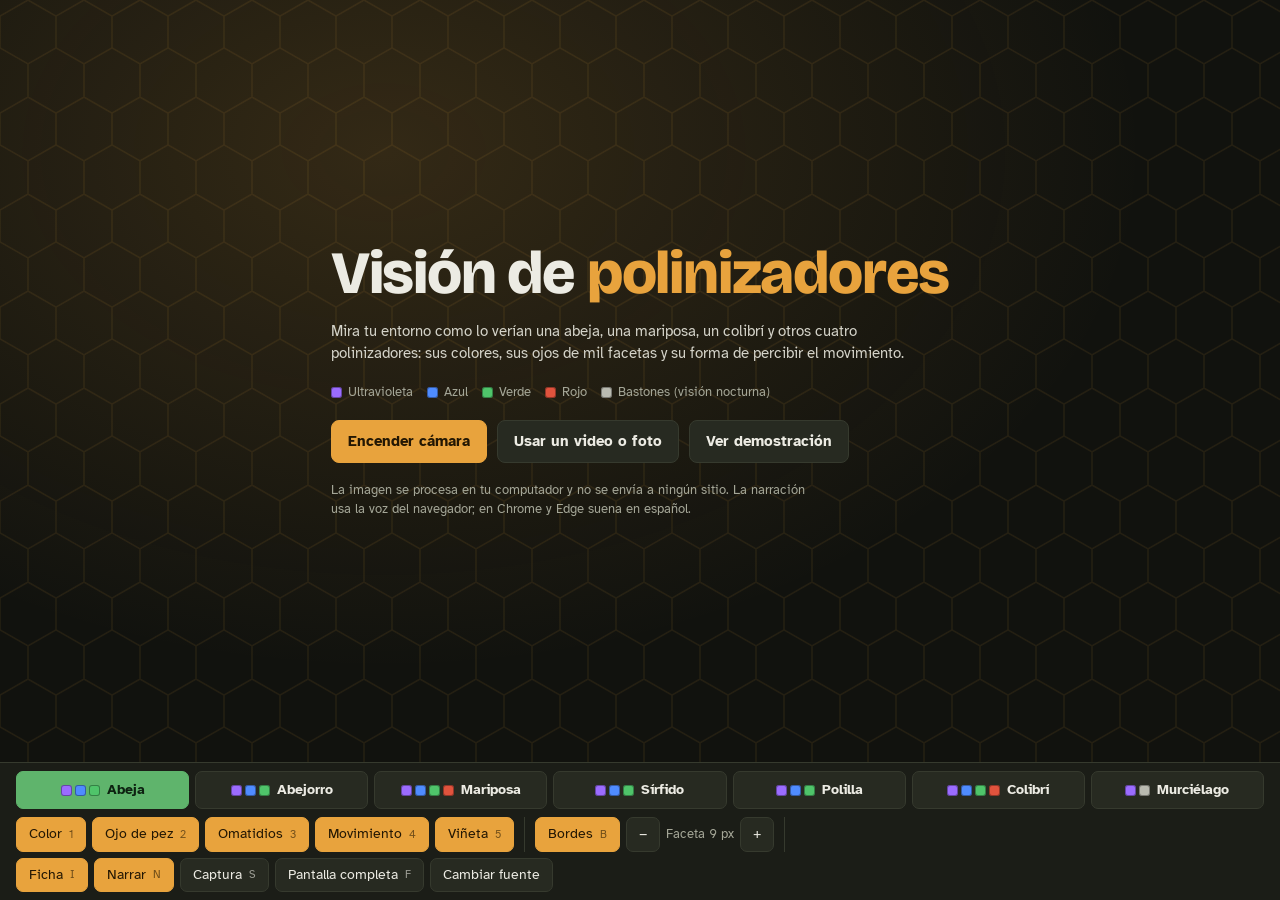
==== index.html @ e3474a49 "Visión de polinizadores: versión Python y versión web Co-Authored-By: Claude Opus 5.5 <noreply@anthr" ====
<!doctype html>
<html lang="es">
<head>
<meta charset="utf-8">
<title>Visión de Polinizadores</title>
<meta http-equiv="refresh" content="0; url=web/">
</head>
<body>
<p><a href="web/">Abrir Visión de Polinizadores</a></p>
</body>
</html>
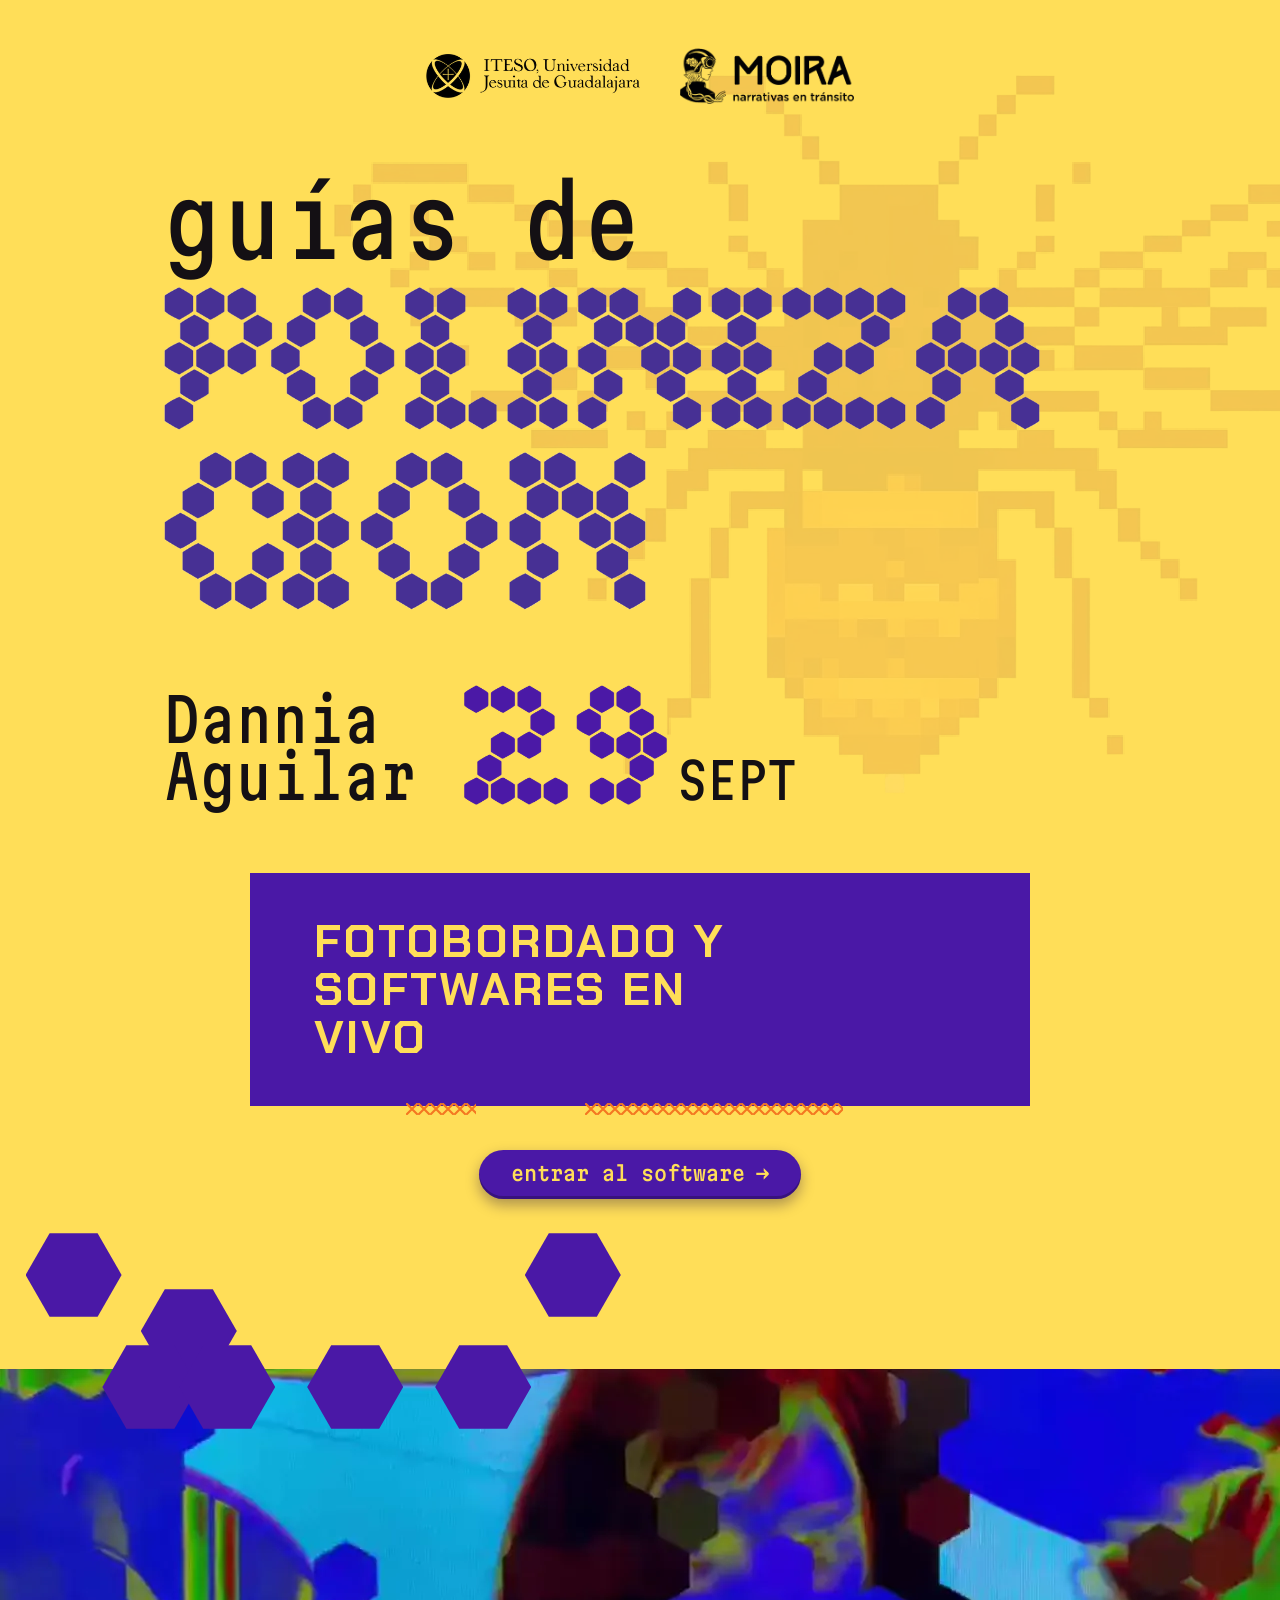
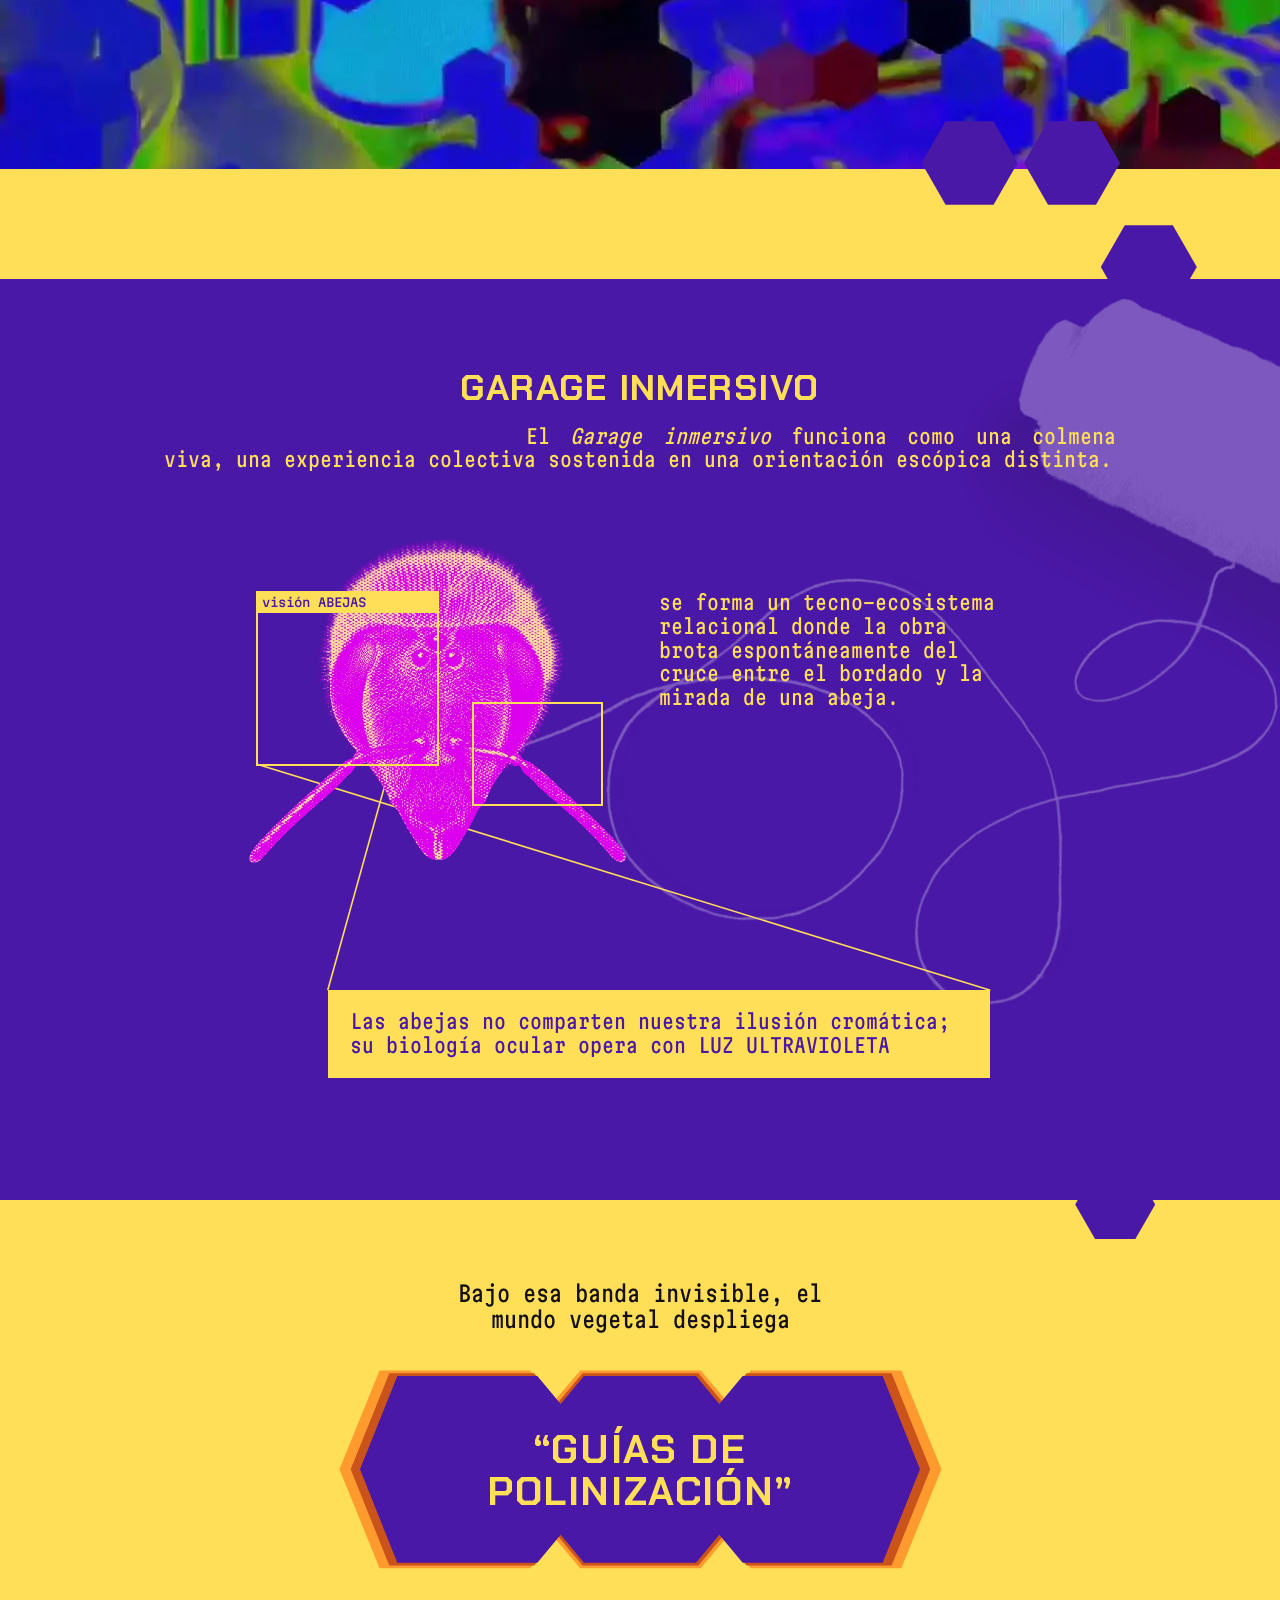
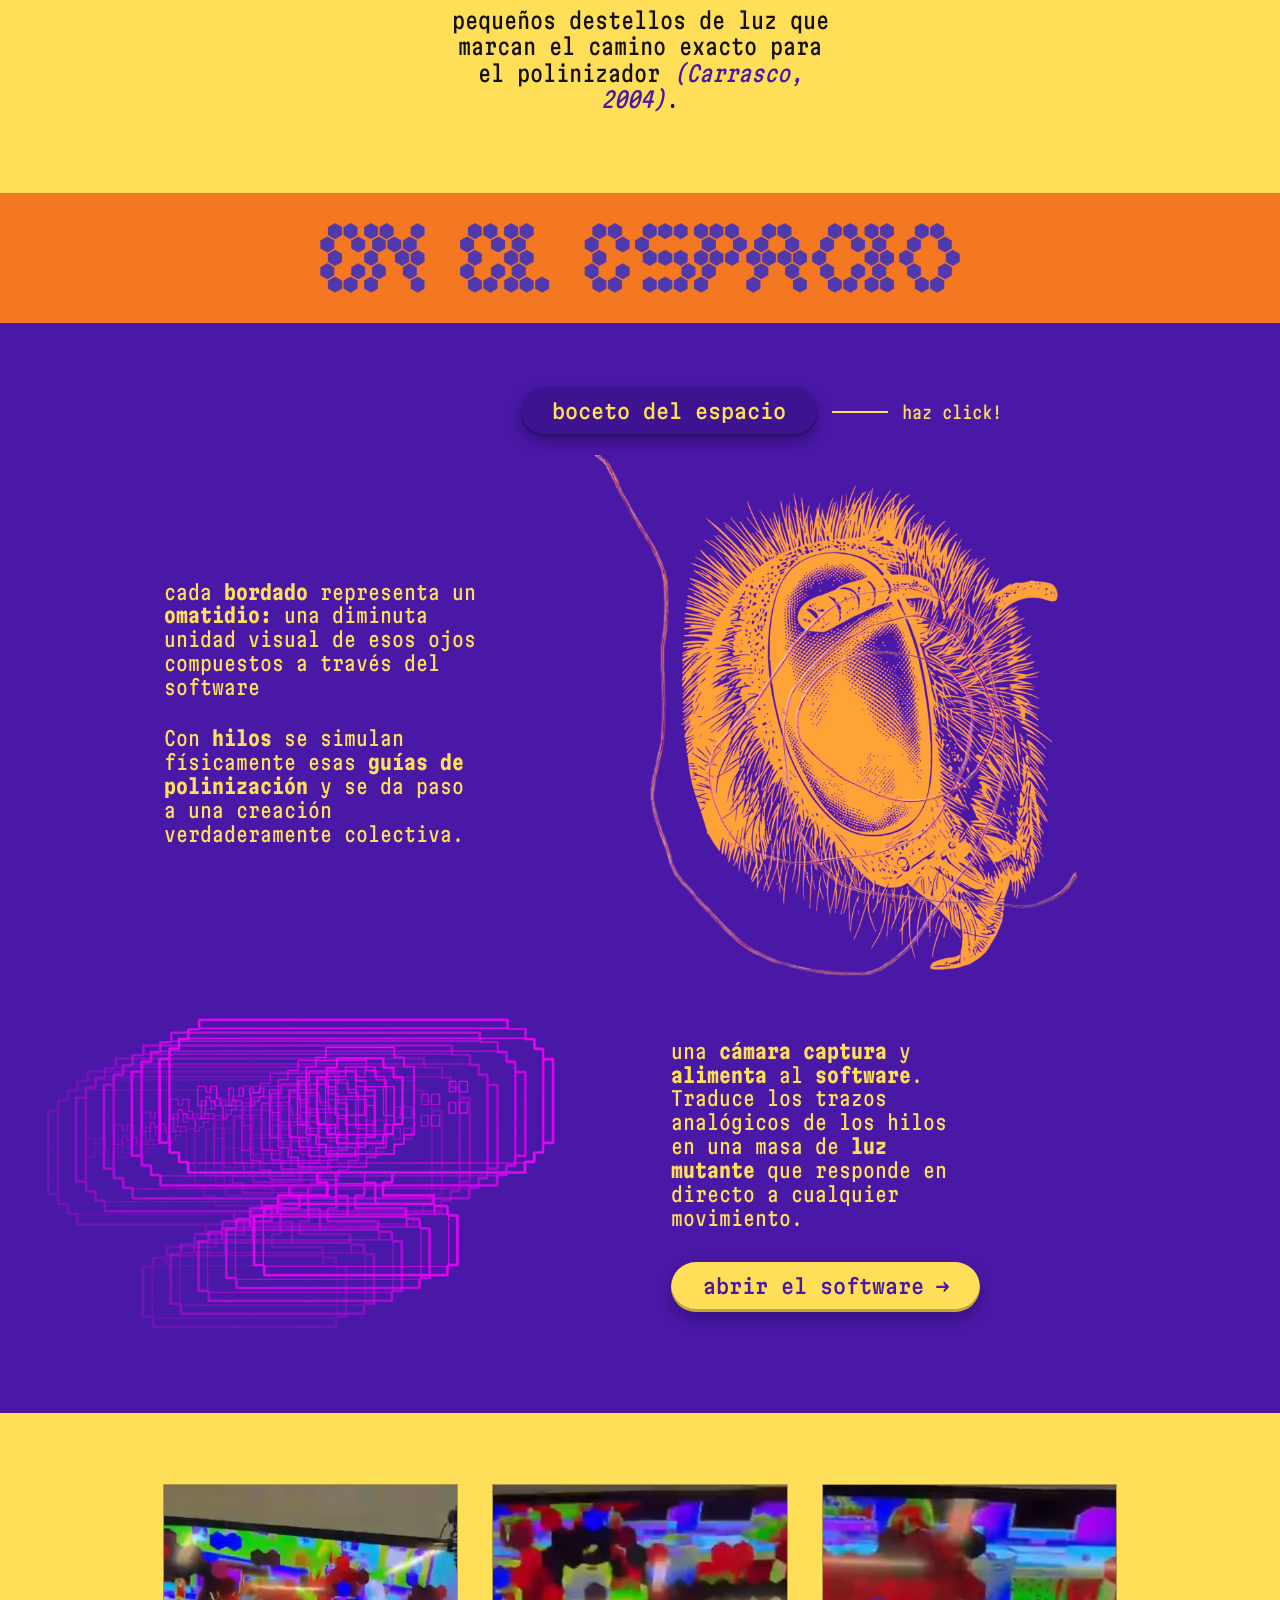
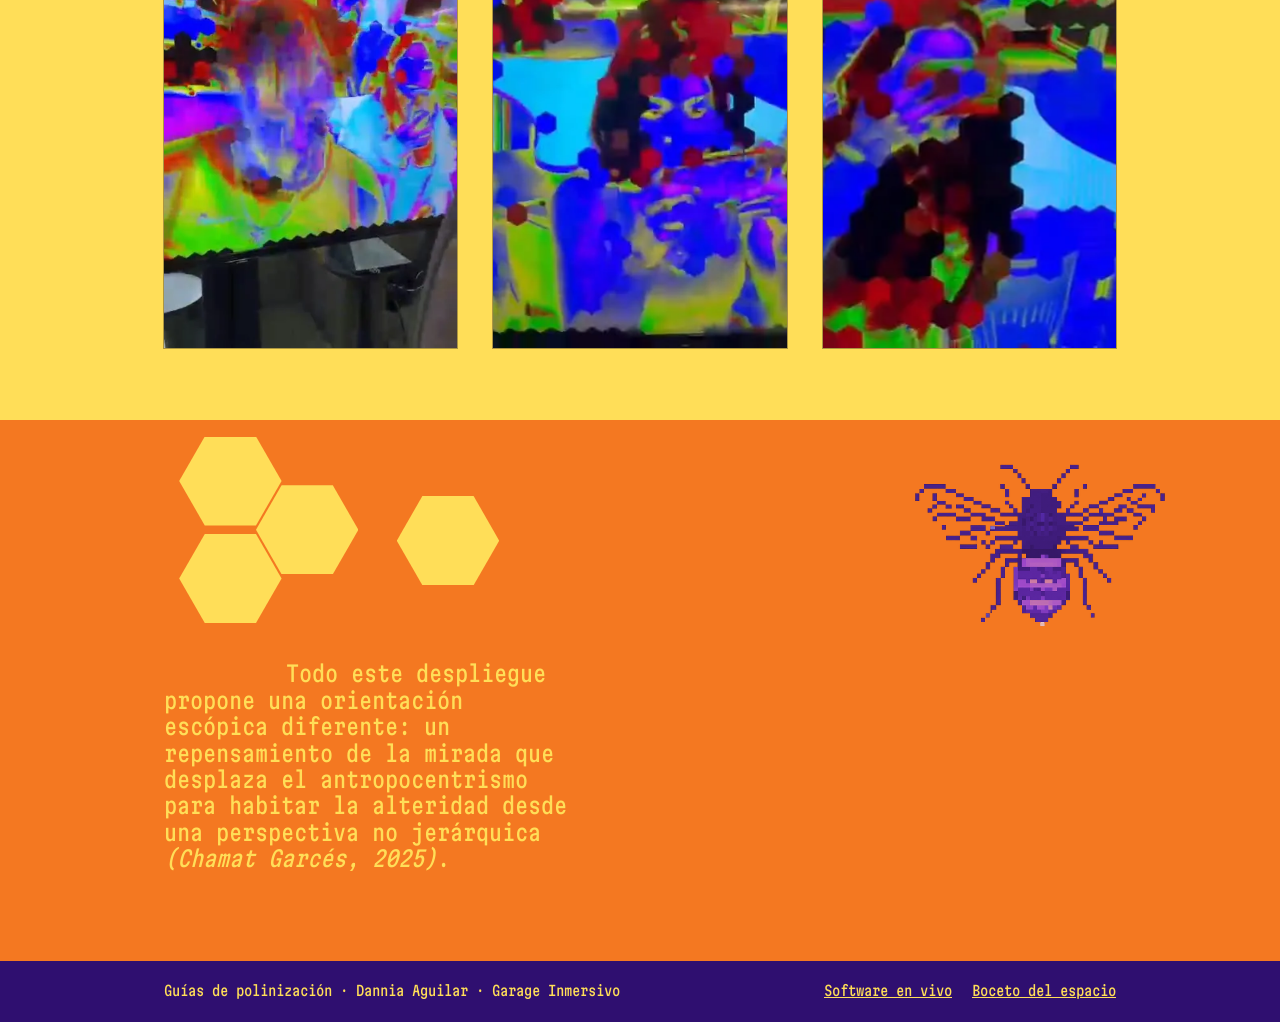
==== commit 2e747c38: "Página "Guías de polinización" según el diseño de Dannia Aguilar y app con su identidad visual Co-Au" ====
--- a/index.html
+++ b/index.html
@@ -2,10 +2,184 @@
 <html lang="es">
 <head>
 <meta charset="utf-8">
-<title>Visión de Polinizadores</title>
-<meta http-equiv="refresh" content="0; url=web/">
+<meta name="viewport" content="width=device-width, initial-scale=1, viewport-fit=cover">
+<title>Guías de Polinización</title>
+<meta name="description" content="Fotobordado y softwares en vivo · Dannia Aguilar · Garage Inmersivo, 29 de septiembre.">
+<link rel="preconnect" href="https://fonts.googleapis.com">
+<link rel="preconnect" href="https://fonts.gstatic.com" crossorigin>
+<link rel="stylesheet" href="https://fonts.googleapis.com/css2?family=Chakra+Petch:wght@600;700&family=Martian+Mono:wdth,wght@75..112,300..700&display=swap">
+<link rel="stylesheet" href="assets/estilo.css">
 </head>
 <body>
-<p><a href="web/">Abrir Visión de Polinizadores</a></p>
+
+<!-- ============================================================ portada -->
+<header class="hero">
+  <img class="hero-bee" src="assets/abeja-pixel-roja.webp" alt="" aria-hidden="true">
+  <div class="wrap hero-inner">
+    <div class="logos">
+      <img src="assets/logo-iteso.png" alt="ITESO, Universidad Jesuita de Guadalajara">
+      <img src="assets/logo-moira.png" alt="MOIRA, narrativas en tránsito">
+    </div>
+
+    <h1 class="title">
+      <span class="title-small">guías de</span>
+      <img class="title-hex" src="assets/titulo-poliniza.png" alt="poliniza">
+      <img class="title-hex title-hex-2" src="assets/titulo-cion.png" alt="ción">
+    </h1>
+
+    <div class="byline">
+      <p class="author">Dannia<br>Aguilar</p>
+      <p class="date"><img src="assets/fecha-29.png" alt="29"><span>SEPT</span></p>
+    </div>
+
+    <div class="tagline">
+      <p>Fotobordado y softwares en vivo</p>
+      <span class="stitch stitch-a" aria-hidden="true"></span>
+      <span class="stitch stitch-b" aria-hidden="true"></span>
+    </div>
+
+    <a class="pill pill-hero" href="web/">entrar al software <span aria-hidden="true">→</span></a>
+  </div>
+
+  <div class="band" aria-hidden="true">
+    <i class="hex" style="--x:2%;  --y:-34%; --s:7.5%"></i>
+    <i class="hex" style="--x:11%; --y:-20%; --s:7.5%"></i>
+    <i class="hex" style="--x:8%;  --y:-6%;  --s:7.5%"></i>
+    <i class="hex" style="--x:14%; --y:-6%;  --s:7.5%"></i>
+    <i class="hex" style="--x:24%; --y:-6%;  --s:7.5%"></i>
+    <i class="hex" style="--x:34%; --y:-6%;  --s:7.5%"></i>
+    <i class="hex" style="--x:41%; --y:-34%; --s:7.5%"></i>
+    <i class="hex" style="--x:72%; --y:88%;  --s:7.5%"></i>
+    <i class="hex" style="--x:80%; --y:88%;  --s:7.5%"></i>
+    <i class="hex" style="--x:86%; --y:114%; --s:7.5%"></i>
+    <img src="assets/banda-video.webp" alt="">
+  </div>
+</header>
+
+<main>
+<!-- ============================================================ garage inmersivo -->
+<section class="garage">
+  <img class="garage-thread" src="assets/hilo-amarillo.webp" alt="" aria-hidden="true">
+  <div class="wrap">
+    <h2 class="caps">Garage inmersivo</h2>
+    <p class="lead">El <em>Garage inmersivo</em> funciona como una colmena viva, una experiencia colectiva
+      sostenida en una orientación escópica distinta.</p>
+
+    <div class="figure">
+      <svg class="figure-lines" viewBox="0 0 100 100" preserveAspectRatio="none" aria-hidden="true">
+        <line x1="9.7"  y1="41.3" x2="86.8" y2="80.9" />
+        <line x1="28.9" y1="10.9" x2="17.2" y2="80.9" />
+        <line x1="28.9" y1="41.3" x2="32.3" y2="48.1" />
+        <line x1="28.9" y1="10.9" x2="32.3" y2="30.2" />
+      </svg>
+      <div class="lens">
+        <img src="assets/abeja-magenta.webp" alt="Ilustración de la cabeza de una abeja, de frente, en magenta">
+        <span class="zoom zoom-a"><b>visión ABEJAS</b></span>
+        <span class="zoom zoom-b"></span>
+      </div>
+      <p class="figure-side">se forma un tecno-ecosistema relacional donde la obra brota espontáneamente
+        del cruce entre el bordado y la mirada de una abeja.</p>
+      <p class="callout">Las abejas no comparten nuestra ilusión cromática; su biología ocular opera con
+        LUZ ULTRAVIOLETA</p>
+    </div>
+  </div>
+</section>
+
+<!-- ============================================================ guías de polinización -->
+<section class="guias">
+  <i class="hex hex-guias" aria-hidden="true"></i>
+  <div class="wrap narrow center">
+    <p>Bajo esa banda invisible, el mundo vegetal despliega</p>
+    <div class="badge">
+      <svg viewBox="0 0 600 200" preserveAspectRatio="none" aria-hidden="true">
+        <path class="b1" d="M40 0H190L215 30L240 0H360L385 30L410 0H560L600 100L560 200H410L385 170L360 200H240L215 170L190 200H40L0 100Z" transform="translate(-22 -6) scale(1.075 1.06)"/>
+        <path class="b2" d="M40 0H190L215 30L240 0H360L385 30L410 0H560L600 100L560 200H410L385 170L360 200H240L215 170L190 200H40L0 100Z" transform="translate(-10 -3) scale(1.035 1.03)"/>
+        <path class="b3" d="M40 0H190L215 30L240 0H360L385 30L410 0H560L600 100L560 200H410L385 170L360 200H240L215 170L190 200H40L0 100Z"/>
+      </svg>
+      <h2 class="caps">“Guías de polinización”</h2>
+    </div>
+    <p>pequeños destellos de luz que marcan el camino exacto para el polinizador
+      <cite>(Carrasco, 2004)</cite>.</p>
+  </div>
+</section>
+
+<!-- ============================================================ en el espacio -->
+<div class="title-band">
+  <h2><img src="assets/titulo-en-el-espacio.png" alt="en el espacio"></h2>
+</div>
+
+<section class="espacio">
+  <div class="wrap">
+    <a class="sketch-link" href="boceto.html">
+      <span class="pill">boceto del espacio</span>
+      <span class="sketch-line" aria-hidden="true"></span>
+      <span class="sketch-hint">haz click!</span>
+    </a>
+
+    <div class="espacio-grid">
+      <div class="espacio-text">
+        <p>cada <strong>bordado</strong> representa un <strong>omatidio:</strong> una diminuta unidad
+          visual de esos ojos compuestos a través del software</p>
+        <p>Con <strong>hilos</strong> se simulan físicamente esas <strong>guías de polinización</strong>
+          y se da paso a una creación verdaderamente colectiva.</p>
+      </div>
+      <div class="bee-thread">
+        <img class="bee-orange" src="assets/abeja-naranja.webp" alt="Ilustración de la cabeza de una abeja, de perfil, en naranja">
+        <img class="thread-pink" src="assets/hilo-rosa.webp" alt="" aria-hidden="true">
+      </div>
+
+      <div class="cam-glitch" aria-hidden="true">
+        <img src="assets/camara-pixel.png" alt="">
+        <img src="assets/camara-pixel.png" alt="">
+        <img src="assets/camara-pixel.png" alt="">
+        <img src="assets/camara-pixel.png" alt="">
+        <img src="assets/camara-pixel.png" alt="">
+      </div>
+      <div class="espacio-text espacio-text-2">
+        <p>una <strong>cámara captura</strong> y <strong>alimenta</strong> al <strong>software</strong>.
+          Traduce los trazos analógicos de los hilos en una masa de <strong>luz mutante</strong> que
+          responde en directo a cualquier movimiento.</p>
+        <a class="pill pill-yellow" href="web/">abrir el software <span aria-hidden="true">→</span></a>
+      </div>
+    </div>
+  </div>
+</section>
+
+<!-- ============================================================ fotos -->
+<section class="fotos" aria-label="Fotos de la instalación">
+  <div class="wrap fotos-grid">
+    <img src="assets/foto-1.webp" alt="Proyección del software: una persona vista con filtros de colores y omatidios hexagonales">
+    <img src="assets/foto-2.webp" alt="Proyección del software en la pared del Garage">
+    <img src="assets/foto-3.webp" alt="Detalle de la proyección con hexágonos rojos y azules">
+  </div>
+</section>
+
+<!-- ============================================================ cierre -->
+<section class="cierre">
+  <i class="hex hex-y" style="--x:14%; --y:3%;   --s:8%"></i>
+  <i class="hex hex-y" style="--x:20%; --y:12%;  --s:8%"></i>
+  <i class="hex hex-y" style="--x:14%; --y:21%;  --s:8%"></i>
+  <i class="hex hex-y" style="--x:31%; --y:14%;  --s:8%"></i>
+  <img class="cierre-bee" src="assets/abeja-pixel-morada.png" alt="" aria-hidden="true">
+  <div class="wrap">
+    <blockquote>
+      <p>Todo este despliegue propone una orientación escópica diferente: un repensamiento de la mirada
+        que desplaza el antropocentrismo para habitar la alteridad desde una perspectiva no jerárquica
+        <cite>(Chamat Garcés, 2025)</cite>.</p>
+    </blockquote>
+  </div>
+</section>
+</main>
+
+<footer class="footer">
+  <div class="wrap footer-inner">
+    <p>Guías de polinización · Dannia Aguilar · Garage Inmersivo</p>
+    <nav>
+      <a href="web/">Software en vivo</a>
+      <a href="boceto.html">Boceto del espacio</a>
+    </nav>
+  </div>
+</footer>
+
 </body>
 </html>
--- a/assets/estilo.css
+++ b/assets/estilo.css
@@ -0,0 +1,256 @@
+/* Guías de polinización: identidad del diseño de Dannia Aguilar.
+   Tema único a propósito (colores de la marca). */
+:root {
+  color-scheme: light;
+  --amarillo: #ffde58;
+  --morado: #4a18a6;
+  --morado-osc: #2f0f70;
+  --naranja: #f47821;
+  --naranja-claro: #ff9a2e;
+  --naranja-osc: #c9531b;
+  --tinta: #141014;
+  --mono: "Martian Mono", "Consolas", "Courier New", monospace;
+  --display: "Chakra Petch", "Consolas", monospace;
+  --gutter: clamp(16px, 5vw, 64px);
+  --texto: clamp(15px, 1.55vw, 20px);
+}
+* { box-sizing: border-box; }
+html { scroll-behavior: smooth; }
+body {
+  margin: 0;
+  background: var(--amarillo);
+  color: var(--tinta);
+  font: 400 var(--texto)/1.2 var(--mono);
+  font-stretch: 75%;
+  overflow-x: hidden;
+}
+img { max-width: 100%; display: block; }
+a { color: inherit; }
+:focus-visible { outline: 3px solid var(--naranja); outline-offset: 3px; }
+.wrap { width: 100%; max-width: 1080px; margin-inline: auto; padding-inline: var(--gutter); position: relative; }
+.narrow { max-width: 760px; }
+.center { text-align: center; }
+.caps { font-family: var(--display); font-weight: 700; text-transform: uppercase; letter-spacing: .04em; line-height: 1.05; }
+cite { font-style: italic; color: var(--morado); }
+
+/* ------------------------------------------------------------ hexágonos */
+.hex {
+  position: absolute;
+  left: var(--x); top: var(--y); width: var(--s);
+  aspect-ratio: 1.15;
+  clip-path: polygon(25% 0, 75% 0, 100% 50%, 75% 100%, 25% 100%, 0 50%);
+  background: var(--morado);
+  z-index: 2;
+}
+.hex-y { background: var(--amarillo); }
+
+/* ------------------------------------------------------------ píldoras */
+.pill {
+  display: inline-flex; align-items: center; gap: .6em;
+  padding: .75em 1.6em;
+  border-radius: 999px;
+  background: var(--morado);
+  color: var(--amarillo);
+  font: 500 var(--texto)/1 var(--mono);
+  font-stretch: 90%;
+  text-decoration: none;
+  box-shadow: 0 6px 14px rgba(20, 5, 60, .35), inset 0 -3px 0 rgba(0, 0, 0, .25);
+  transition: transform .15s, background .15s;
+}
+.pill:hover { background: #5b25c4; transform: translateY(-2px); }
+.pill-yellow { background: var(--amarillo); color: var(--morado); }
+.pill-yellow:hover { background: #fff0a6; }
+
+/* ------------------------------------------------------------ portada */
+.hero { position: relative; overflow: hidden; padding-top: clamp(24px, 4vw, 48px); }
+.hero-bee {
+  position: absolute; right: -12%; top: 4%;
+  width: min(95%, 1100px);
+  opacity: .11;
+  image-rendering: pixelated;
+  pointer-events: none;
+}
+.hero-inner { display: grid; gap: clamp(20px, 3vw, 36px); }
+.logos { display: flex; justify-content: center; align-items: center; gap: clamp(16px, 4vw, 40px); }
+.logos img { height: clamp(28px, 4.2vw, 44px); width: auto; }
+.logos img + img { height: clamp(34px, 5.2vw, 56px); }
+
+.title { margin: clamp(12px, 3vw, 40px) 0 0; font-weight: 400; display: grid; gap: clamp(10px, 1.8vw, 22px); }
+.title-small { font: 400 clamp(40px, 8.5vw, 96px)/.9 var(--mono); font-stretch: 75%; letter-spacing: .02em; }
+.title-hex { width: 92%; height: auto; }
+.title-hex-2 { width: 50.6%; }
+
+.byline { display: flex; align-items: flex-end; gap: clamp(16px, 4vw, 48px); flex-wrap: wrap; margin-top: clamp(8px, 3vw, 40px); }
+.author, .date { margin: 0; }
+.author { font: 400 clamp(30px, 5.4vw, 60px)/.95 var(--mono); font-stretch: 75%; }
+.date { display: flex; align-items: flex-end; gap: 10px; }
+.date img { height: clamp(62px, 10vw, 120px); width: auto; }
+.date span { font: 400 clamp(26px, 4.4vw, 50px)/1 var(--mono); font-stretch: 75%; }
+
+.tagline {
+  position: relative;
+  width: min(100%, 780px);
+  margin-inline: auto;
+  margin-top: clamp(12px, 3vw, 32px);
+  background: var(--morado);
+  padding: clamp(22px, 4vw, 44px) clamp(22px, 6vw, 64px);
+}
+.tagline p {
+  margin: 0; color: var(--amarillo);
+  font: 700 clamp(24px, 4.3vw, 46px)/1.05 var(--display);
+  text-transform: uppercase; letter-spacing: .05em;
+  max-width: 14ch;
+}
+/* puntadas de bordado en cruz */
+.stitch {
+  position: absolute; bottom: -9px; height: 12px;
+  background: url("data:image/svg+xml,%3Csvg xmlns='http://www.w3.org/2000/svg' width='12' height='12'%3E%3Cpath d='M1 1l10 10M11 1L1 11' stroke='%23f47821' stroke-width='2.2' stroke-linecap='round'/%3E%3C/svg%3E") repeat-x;
+  background-size: 12px 12px;
+}
+.stitch-a { left: 20%; width: 9%; }
+.stitch-b { left: 43%; width: 33%; }
+.pill-hero { justify-self: center; margin-top: 8px; z-index: 3; white-space: nowrap; }
+
+.band { position: relative; margin-top: clamp(90px, 14vw, 170px); margin-bottom: clamp(60px, 9vw, 110px); }
+.band img { width: 100%; height: clamp(220px, 36vw, 400px); object-fit: cover; }
+
+/* ------------------------------------------------------------ garage */
+.garage {
+  position: relative; overflow: hidden;
+  background: var(--morado); color: var(--amarillo);
+  padding-block: clamp(48px, 7vw, 90px) clamp(56px, 8vw, 100px);
+}
+.garage-thread {
+  position: absolute; right: -20%; top: 2%; width: 90%;
+  opacity: .28; pointer-events: none; filter: grayscale(1) brightness(1.4);
+}
+.garage h2 { text-align: center; font-size: clamp(24px, 3.4vw, 36px); margin: 0 0 18px; }
+.lead { text-align: justify; text-indent: 38%; margin: 0 0 clamp(24px, 5vw, 56px); }
+.lead em { font-style: italic; }
+
+.figure { position: relative; aspect-ratio: 783 / 470; }
+.figure-lines { position: absolute; inset: 0; width: 100%; height: 100%; overflow: visible; }
+.figure-lines line { stroke: var(--amarillo); stroke-width: 1.6; vector-effect: non-scaling-stroke; }
+.lens { position: absolute; left: 8.9%; top: 2%; width: 39.6%; }
+.lens img { width: 100%; }
+.zoom { position: absolute; border: 2px solid var(--amarillo); }
+.zoom b {
+  position: absolute; left: -2px; right: -2px; top: -2px;
+  background: var(--amarillo); color: var(--morado);
+  font: 500 clamp(9px, 1vw, 12px)/1 var(--mono); padding: 5px 6px;
+}
+.zoom-a { left: 2%; top: 15.9%; width: 48.5%; height: 54.3%; }
+.zoom-b { left: 59.1%; top: 50.4%; width: 34.8%; height: 32%; }
+.figure-side { position: absolute; left: 52%; top: 11%; width: 36%; margin: 0; }
+.callout {
+  position: absolute; left: 17.2%; top: 80.9%; width: 69.6%; margin: 0;
+  background: var(--amarillo); color: var(--morado);
+  padding: clamp(12px, 1.8vw, 20px) clamp(14px, 2vw, 22px);
+}
+
+/* ------------------------------------------------------------ guías */
+.guias { position: relative; padding-block: clamp(48px, 7vw, 80px); }
+.guias p { margin: 0 auto; max-width: 30ch; font-size: clamp(16px, 1.9vw, 22px); }
+.hex-guias { --x: 84%; --y: -30px; --s: clamp(56px, 7.5vw, 80px); }
+.badge {
+  position: relative;
+  width: min(100%, 560px); aspect-ratio: 3 / 1;
+  margin: clamp(28px, 4vw, 44px) auto;
+  display: grid; place-items: center;
+}
+.badge svg { position: absolute; inset: 0; width: 100%; height: 100%; overflow: visible; }
+.badge .b1 { fill: var(--naranja-claro); }
+.badge .b2 { fill: var(--naranja-osc); }
+.badge .b3 { fill: var(--morado); }
+.badge h2 {
+  position: relative; margin: 0; padding-inline: 12%;
+  color: var(--amarillo); font-size: clamp(20px, 4vw, 40px); text-align: center; text-wrap: balance;
+}
+
+/* ------------------------------------------------------------ en el espacio */
+.title-band { background: var(--naranja); padding: clamp(18px, 3vw, 30px) var(--gutter); }
+.title-band h2 { margin: 0; }
+.title-band img { width: min(82%, 640px); margin-inline: auto; }
+
+.espacio {
+  background: var(--morado); color: var(--amarillo);
+  padding-block: clamp(36px, 6vw, 64px) clamp(40px, 7vw, 80px);
+  overflow: hidden;
+}
+.espacio strong { font-weight: 700; }
+.sketch-link {
+  display: flex; align-items: center; gap: 14px;
+  width: fit-content; margin-left: auto; margin-right: 12%;
+  text-decoration: none;
+}
+.sketch-link .pill { background: #3d1392; }
+.sketch-link:hover .pill { background: #5b25c4; }
+.sketch-line { width: clamp(28px, 5vw, 56px); height: 2px; background: var(--amarillo); }
+.sketch-hint { font-size: clamp(13px, 1.4vw, 17px); }
+
+.espacio-grid {
+  display: grid; grid-template-columns: 1fr 1.15fr; align-items: center;
+  gap: clamp(24px, 4vw, 48px);
+  margin-top: clamp(28px, 4vw, 48px);
+}
+.espacio-text p { margin: 0 0 1.4em; max-width: 26ch; }
+.espacio-text-2 p { max-width: 24ch; }
+.bee-thread { position: relative; }
+.bee-orange { width: 78%; margin-left: 10%; }
+.thread-pink { position: absolute; left: -8%; top: -6%; width: 105%; opacity: .9; pointer-events: none; }
+
+.cam-glitch { position: relative; aspect-ratio: 600 / 390; margin-left: calc(var(--gutter) * -1); }
+.cam-glitch img { position: absolute; left: 12%; top: 0; width: 82%; }
+.cam-glitch img:nth-child(2) { transform: translate(-7%, 5%);  opacity: .8; }
+.cam-glitch img:nth-child(3) { transform: translate(-14%, 10%); opacity: .6; }
+.cam-glitch img:nth-child(4) { transform: translate(-21%, 15%); opacity: .4; }
+.cam-glitch img:nth-child(5) { transform: translate(-28%, 20%); opacity: .25; }
+.espacio-text-2 { padding-left: 8%; }
+.espacio-text-2 .pill { margin-top: 4px; }
+
+/* ------------------------------------------------------------ fotos */
+.fotos { padding-block: clamp(40px, 7vw, 72px); }
+.fotos-grid { display: grid; grid-template-columns: repeat(3, 1fr); gap: clamp(12px, 3vw, 36px); }
+.fotos-grid img { width: 100%; aspect-ratio: 190 / 300; object-fit: cover; outline: 1px solid rgba(20, 16, 20, .35); }
+
+/* ------------------------------------------------------------ cierre */
+.cierre {
+  position: relative; background: var(--naranja); color: var(--amarillo);
+  padding-block: clamp(170px, 22vw, 240px) clamp(56px, 8vw, 90px);
+  overflow: hidden;
+}
+.cierre-bee { position: absolute; right: 9%; top: 8%; width: clamp(140px, 24vw, 250px); image-rendering: pixelated; }
+.cierre blockquote { margin: 0; max-width: 34ch; }
+.cierre blockquote p { margin: 0; text-indent: 30%; font-size: clamp(16px, 1.9vw, 22px); }
+.cierre cite { color: var(--amarillo); }
+
+.footer { background: var(--morado-osc); color: var(--amarillo); font-size: 14px; padding-block: 22px; }
+.footer-inner { display: flex; flex-wrap: wrap; justify-content: space-between; gap: 12px 24px; }
+.footer p { margin: 0; }
+.footer nav { display: flex; gap: 20px; flex-wrap: wrap; }
+
+/* ------------------------------------------------------------ boceto */
+.boceto-page { min-height: 100vh; display: grid; align-content: center; gap: clamp(28px, 5vw, 56px); padding-block: 40px; }
+.boceto-page h1 { margin: 0; text-align: center; color: var(--morado); font-size: clamp(22px, 3vw, 32px); }
+.boceto-img { width: 100%; box-shadow: 0 10px 30px rgba(74, 24, 166, .25); }
+.boceto-page .pill { justify-self: center; font-size: clamp(16px, 2vw, 22px); }
+
+/* ------------------------------------------------------------ celular */
+@media (max-width: 760px) {
+  .lead { text-indent: 0; text-align: left; }
+  .figure { aspect-ratio: auto; display: grid; gap: 20px; }
+  .figure-lines { display: none; }
+  .lens { position: relative; left: auto; top: auto; width: min(85%, 380px); margin-inline: auto; }
+  .figure-side, .callout { position: static; width: auto; }
+  .espacio-grid { grid-template-columns: 1fr; }
+  .espacio-text p, .espacio-text-2 p { max-width: none; }
+  .espacio-text-2 { padding-left: 0; }
+  .cam-glitch { width: 90%; order: 4; }
+  .sketch-link { margin-right: auto; margin-left: 0; }
+  .fotos-grid { gap: 10px; }
+  .hero-bee { width: 150%; right: -45%; top: 12%; }
+}
+@media (prefers-reduced-motion: reduce) {
+  html { scroll-behavior: auto; }
+  .pill { transition: none; }
+}
